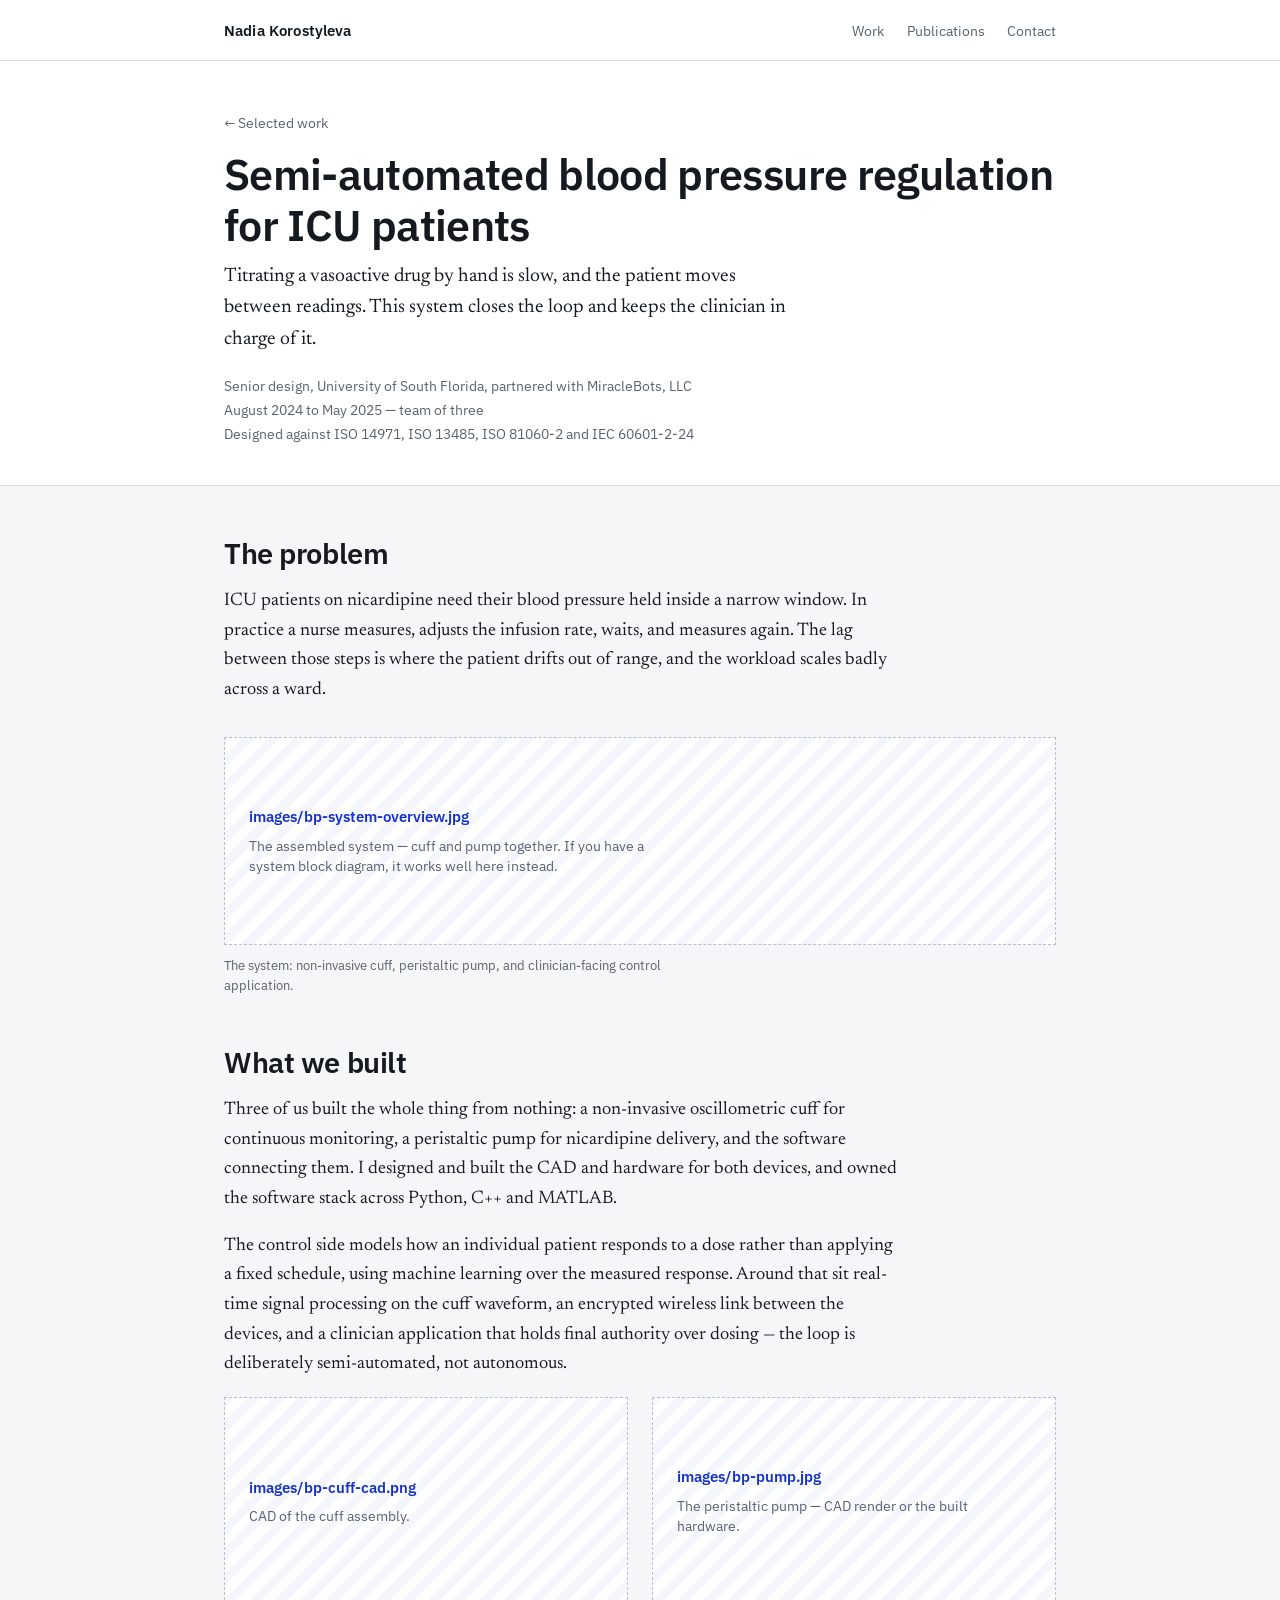
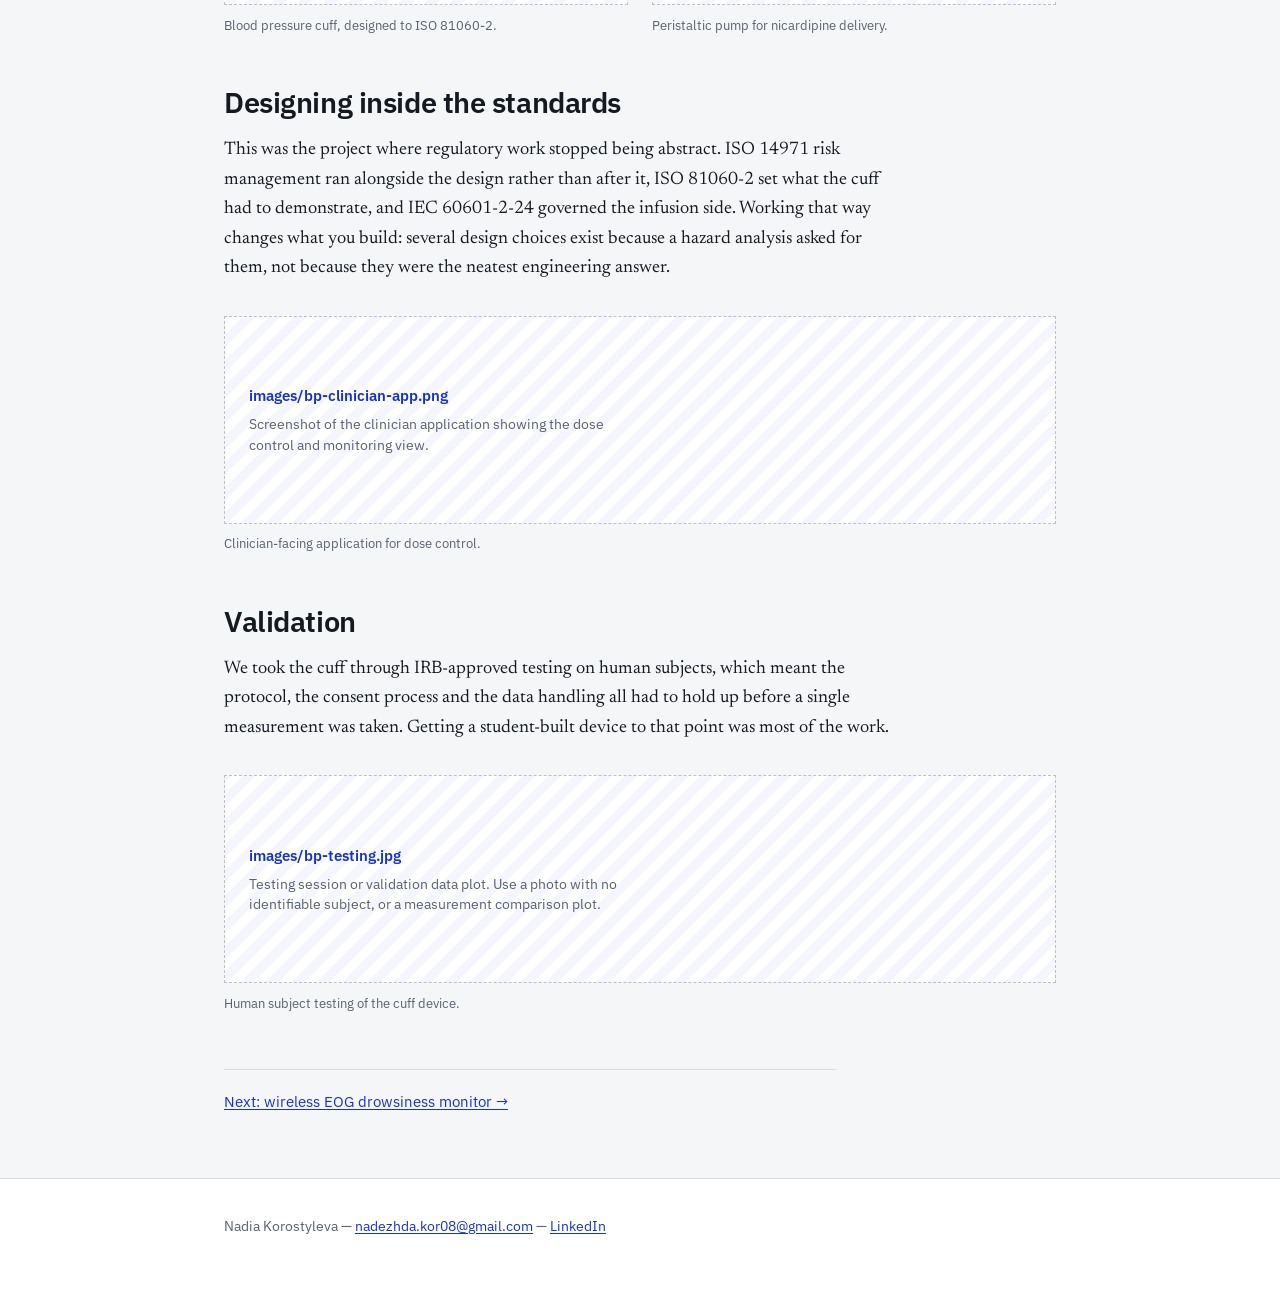
==== blood-pressure-system.html @ 2c4b1d22 "Add files via upload" ====
<!DOCTYPE html>
<html lang="en">
<head>
<meta charset="utf-8">
<meta name="viewport" content="width=device-width, initial-scale=1">
<title>Semi-automated blood pressure regulation — Nadia Korostyleva</title>
<meta name="description" content="A closed-loop blood pressure regulation system for ICU patients, designed against ISO 14971, 13485, 81060-2 and IEC 60601-2-24.">
<link rel="preconnect" href="https://fonts.googleapis.com">
<link rel="preconnect" href="https://fonts.gstatic.com" crossorigin>
<link href="https://fonts.googleapis.com/css2?family=IBM+Plex+Sans:wght@400;500;600&family=Newsreader:opsz,wght@6..72,400;6..72,500&display=swap" rel="stylesheet">
<link rel="stylesheet" href="style.css">
</head>
<body>

<header class="masthead">
  <div class="wrap masthead-inner">
    <a class="wordmark" href="index.html">Nadia Korostyleva</a>
    <nav>
      <a href="index.html#work">Work</a>
      <a href="index.html#publications">Publications</a>
      <a href="index.html#contact">Contact</a>
    </nav>
  </div>
</header>

<div class="project-header">
  <div class="wrap">
    <p class="eyebrow"><a href="index.html#work">← Selected work</a></p>
    <h1>Semi-automated blood pressure regulation for ICU patients</h1>
    <p class="dek">Titrating a vasoactive drug by hand is slow, and the patient moves between readings. This system closes the loop and keeps the clinician in charge of it.</p>
    <p class="factline">
      Senior design, University of South Florida, partnered with MiracleBots, LLC<br>
      August 2024 to May 2025 — team of three<br>
      Designed against ISO 14971, ISO 13485, ISO 81060-2 and IEC 60601-2-24
    </p>
  </div>
</div>

<main class="wrap">

  <h2>The problem</h2>
  <p>ICU patients on nicardipine need their blood pressure held inside a narrow window. In practice a nurse measures, adjusts the infusion rate, waits, and measures again. The lag between those steps is where the patient drifts out of range, and the workload scales badly across a ward.</p>

  <figure class="figure">
    <div class="ph">
      <div class="ph-file">images/bp-system-overview.jpg</div>
      <div class="ph-note">The assembled system — cuff and pump together. If you have a system block diagram, it works well here instead.</div>
    </div>
    <figcaption>The system: non-invasive cuff, peristaltic pump, and clinician-facing control application.</figcaption>
  </figure>

  <h2>What we built</h2>
  <p>Three of us built the whole thing from nothing: a non-invasive oscillometric cuff for continuous monitoring, a peristaltic pump for nicardipine delivery, and the software connecting them. I designed and built the CAD and hardware for both devices, and owned the software stack across Python, C++ and MATLAB.</p>
  <p>The control side models how an individual patient responds to a dose rather than applying a fixed schedule, using machine learning over the measured response. Around that sit real-time signal processing on the cuff waveform, an encrypted wireless link between the devices, and a clinician application that holds final authority over dosing — the loop is deliberately semi-automated, not autonomous.</p>

  <div class="figure-pair">
    <figure class="figure">
      <div class="ph">
        <div class="ph-file">images/bp-cuff-cad.png</div>
        <div class="ph-note">CAD of the cuff assembly.</div>
      </div>
      <figcaption>Blood pressure cuff, designed to ISO 81060-2.</figcaption>
    </figure>
    <figure class="figure">
      <div class="ph">
        <div class="ph-file">images/bp-pump.jpg</div>
        <div class="ph-note">The peristaltic pump — CAD render or the built hardware.</div>
      </div>
      <figcaption>Peristaltic pump for nicardipine delivery.</figcaption>
    </figure>
  </div>

  <h2>Designing inside the standards</h2>
  <p>This was the project where regulatory work stopped being abstract. ISO 14971 risk management ran alongside the design rather than after it, ISO 81060-2 set what the cuff had to demonstrate, and IEC 60601-2-24 governed the infusion side. Working that way changes what you build: several design choices exist because a hazard analysis asked for them, not because they were the neatest engineering answer.</p>

  <figure class="figure">
    <div class="ph">
      <div class="ph-file">images/bp-clinician-app.png</div>
      <div class="ph-note">Screenshot of the clinician application showing the dose control and monitoring view.</div>
    </div>
    <figcaption>Clinician-facing application for dose control.</figcaption>
  </figure>

  <h2>Validation</h2>
  <p>We took the cuff through IRB-approved testing on human subjects, which meant the protocol, the consent process and the data handling all had to hold up before a single measurement was taken. Getting a student-built device to that point was most of the work.</p>

  <figure class="figure">
    <div class="ph">
      <div class="ph-file">images/bp-testing.jpg</div>
      <div class="ph-note">Testing session or validation data plot. Use a photo with no identifiable subject, or a measurement comparison plot.</div>
    </div>
    <figcaption>Human subject testing of the cuff device.</figcaption>
  </figure>

  <p class="next-project"><a href="eog-wearable.html">Next: wireless EOG drowsiness monitor →</a></p>

</main>

<footer class="site-footer">
  <div class="wrap">
    <p>Nadia Korostyleva — <a href="mailto:nadezhda.kor08@gmail.com">nadezhda.kor08@gmail.com</a> — <a href="https://www.linkedin.com/in/nadezhda890/">LinkedIn</a></p>
  </div>
</footer>

</body>
</html>
---- style.css ----
/* Nadia Korostyleva — portfolio
   Palette is drawn from the work: antimicrobial blue (~450 nm) against
   lab-white and slate ink. Type is IBM Plex Sans (technical) + Newsreader
   (prose), the pairing you'd find in a device paper. */

:root {
  --ground: #f5f6f8;
  --paper: #ffffff;
  --ink: #151a21;
  --muted: #59626e;
  --rule: #d8dce3;
  --blue: #1533cc;
  --blue-soft: #e9edfb;
  --tissue: #f2e4e2;

  --measure: 68ch;
  --pad: clamp(1.25rem, 5vw, 4rem);
}

* { box-sizing: border-box; }

html { -webkit-text-size-adjust: 100%; }

body {
  margin: 0;
  background: var(--ground);
  color: var(--ink);
  font-family: "Newsreader", Georgia, serif;
  font-size: clamp(1.02rem, 0.98rem + 0.2vw, 1.14rem);
  line-height: 1.62;
  font-variant-numeric: tabular-nums;
}

h1, h2, h3, .sans {
  font-family: "IBM Plex Sans", system-ui, -apple-system, sans-serif;
  font-weight: 600;
  letter-spacing: -0.015em;
  line-height: 1.18;
}

h1 { font-size: clamp(2.1rem, 1.4rem + 3.2vw, 3.6rem); margin: 0 0 0.6rem; }
h2 { font-size: clamp(1.35rem, 1.15rem + 0.9vw, 1.8rem); margin: 3.2rem 0 1rem; }
h3 { font-size: 1.08rem; margin: 2rem 0 0.5rem; font-weight: 600; }

p { margin: 0 0 1.1rem; max-width: var(--measure); }

a { color: var(--blue); text-decoration-thickness: 1px; text-underline-offset: 2px; }
a:hover { text-decoration-thickness: 2px; }

:focus-visible {
  outline: 2px solid var(--blue);
  outline-offset: 3px;
}

.wrap {
  max-width: 60rem;
  margin: 0 auto;
  padding: 0 var(--pad);
}

/* ---------- masthead ---------- */

.masthead {
  border-bottom: 1px solid var(--rule);
  background: var(--paper);
}

.masthead-inner {
  display: flex;
  flex-wrap: wrap;
  gap: 0.6rem 1.6rem;
  align-items: baseline;
  justify-content: space-between;
  padding-top: 1.1rem;
  padding-bottom: 1.1rem;
}

.wordmark {
  font-family: "IBM Plex Sans", sans-serif;
  font-weight: 600;
  font-size: 0.95rem;
  letter-spacing: 0.01em;
  color: var(--ink);
  text-decoration: none;
}

.masthead nav {
  display: flex;
  gap: 1.4rem;
  font-family: "IBM Plex Sans", sans-serif;
  font-size: 0.9rem;
}

.masthead nav a { color: var(--muted); text-decoration: none; }
.masthead nav a:hover { color: var(--blue); }

/* ---------- hero ---------- */

.hero {
  background: var(--paper);
  border-bottom: 1px solid var(--rule);
  padding-top: clamp(2.5rem, 6vw, 4.5rem);
  padding-bottom: clamp(2rem, 5vw, 3.5rem);
}

.hero-lede {
  font-size: clamp(1.15rem, 1rem + 0.7vw, 1.4rem);
  max-width: 46ch;
  margin-bottom: 1.4rem;
}

.hero-facts {
  font-family: "IBM Plex Sans", sans-serif;
  font-size: 0.92rem;
  color: var(--muted);
  line-height: 1.75;
  margin: 0;
}

.hero-figure {
  margin: clamp(2rem, 5vw, 3rem) 0 0;
}

.hero-figure svg { width: 100%; height: auto; display: block; }

.hero-figure figcaption {
  font-family: "IBM Plex Sans", sans-serif;
  font-size: 0.82rem;
  color: var(--muted);
  margin-top: 0.7rem;
  max-width: 60ch;
}

/* one deliberate page-load moment: the light path draws itself */
.ray {
  stroke-dasharray: 260;
  stroke-dashoffset: 260;
  animation: trace 1.1s cubic-bezier(0.5, 0, 0.2, 1) forwards;
}
.ray-2 { animation-delay: 0.12s; }
.ray-3 { animation-delay: 0.24s; }

@keyframes trace { to { stroke-dashoffset: 0; } }

@media (prefers-reduced-motion: reduce) {
  .ray { animation: none; stroke-dashoffset: 0; }
}

/* ---------- sections ---------- */

section { padding-top: 0.5rem; }

.section-head {
  border-top: 1px solid var(--rule);
  padding-top: 0.7rem;
  margin-top: 3.4rem;
}

.section-head h2 { margin-top: 0; }

/* ---------- project index ---------- */

.projects { margin: 1.5rem 0 0; }

.project-row {
  display: block;
  text-decoration: none;
  color: inherit;
  border-top: 1px solid var(--rule);
  padding: 1.5rem 0;
}

.project-row:first-child { border-top: none; }

.project-row:hover .project-title,
.project-row:focus-visible .project-title { color: var(--blue); }

.project-title {
  font-family: "IBM Plex Sans", sans-serif;
  font-weight: 600;
  font-size: 1.22rem;
  line-height: 1.25;
  margin: 0 0 0.35rem;
  transition: color 0.15s ease;
}

.project-meta {
  font-family: "IBM Plex Sans", sans-serif;
  font-size: 0.85rem;
  color: var(--muted);
  margin: 0 0 0.6rem;
}

.project-blurb { margin: 0; max-width: 62ch; }

.project-tags {
  font-family: "IBM Plex Sans", sans-serif;
  font-size: 0.8rem;
  color: var(--muted);
  margin: 0.7rem 0 0;
}

.project-tags span {
  display: inline-block;
  border: 1px solid var(--rule);
  border-radius: 2px;
  padding: 0.1rem 0.45rem;
  margin: 0 0.3rem 0.3rem 0;
  background: var(--paper);
}

/* ---------- results strip ---------- */

.results {
  display: grid;
  grid-template-columns: repeat(auto-fit, minmax(11rem, 1fr));
  gap: 1.5rem 2rem;
  margin: 1.6rem 0 2rem;
  padding: 1.4rem 0;
  border-top: 1px solid var(--rule);
  border-bottom: 1px solid var(--rule);
}

.result-value {
  font-family: "IBM Plex Sans", sans-serif;
  font-size: 1.7rem;
  font-weight: 600;
  color: var(--blue);
  line-height: 1.1;
}

.result-label {
  font-family: "IBM Plex Sans", sans-serif;
  font-size: 0.86rem;
  color: var(--muted);
  margin-top: 0.3rem;
  line-height: 1.4;
}

/* ---------- figures & placeholders ---------- */

.figure { margin: 2rem 0; }

.figure img {
  width: 100%;
  height: auto;
  display: block;
  border: 1px solid var(--rule);
  background: var(--paper);
}

.figure figcaption {
  font-family: "IBM Plex Sans", sans-serif;
  font-size: 0.84rem;
  color: var(--muted);
  margin-top: 0.6rem;
  max-width: 62ch;
  line-height: 1.5;
}

.ph {
  border: 1px dashed #b9c0cb;
  background:
    repeating-linear-gradient(
      -45deg,
      transparent 0 9px,
      rgba(21, 51, 204, 0.045) 9px 18px
    ),
    var(--paper);
  min-height: 13rem;
  display: flex;
  flex-direction: column;
  justify-content: center;
  padding: 1.5rem;
  font-family: "IBM Plex Sans", sans-serif;
}

.ph-file {
  font-weight: 600;
  font-size: 0.92rem;
  color: var(--blue);
  word-break: break-all;
}

.ph-note {
  font-size: 0.86rem;
  color: var(--muted);
  margin-top: 0.4rem;
  max-width: 50ch;
  line-height: 1.5;
}

.figure-pair {
  display: grid;
  grid-template-columns: repeat(auto-fit, minmax(15rem, 1fr));
  gap: 1.5rem;
}

.figure-pair .figure { margin: 0; }

/* ---------- project page header ---------- */

.project-header {
  background: var(--paper);
  border-bottom: 1px solid var(--rule);
  padding-top: clamp(2rem, 5vw, 3.2rem);
  padding-bottom: clamp(1.6rem, 4vw, 2.4rem);
}

.eyebrow {
  font-family: "IBM Plex Sans", sans-serif;
  font-size: 0.88rem;
  color: var(--muted);
  margin: 0 0 0.9rem;
}

.eyebrow a { color: var(--muted); text-decoration: none; }
.eyebrow a:hover { color: var(--blue); text-decoration: underline; }

.project-header h1 { font-size: clamp(1.7rem, 1.2rem + 2.2vw, 2.7rem); }

.dek {
  font-size: clamp(1.05rem, 1rem + 0.4vw, 1.22rem);
  max-width: 52ch;
  color: var(--ink);
  margin-bottom: 1.2rem;
}

.factline {
  font-family: "IBM Plex Sans", sans-serif;
  font-size: 0.88rem;
  color: var(--muted);
  line-height: 1.7;
  margin: 0;
}

/* ---------- lists ---------- */

.plain { padding-left: 1.15rem; max-width: var(--measure); }
.plain li { margin-bottom: 0.5rem; }

.skills {
  display: grid;
  grid-template-columns: repeat(auto-fit, minmax(15rem, 1fr));
  gap: 1.6rem 2.5rem;
  margin-top: 1.4rem;
}

.skills h3 { margin-top: 0; }

.skills p {
  font-family: "IBM Plex Sans", sans-serif;
  font-size: 0.92rem;
  color: var(--muted);
  line-height: 1.6;
}

.pubs { margin: 1.4rem 0 0; padding: 0; list-style: none; }

.pubs li {
  border-top: 1px solid var(--rule);
  padding: 1.1rem 0;
  max-width: 68ch;
}

.pub-venue {
  font-family: "IBM Plex Sans", sans-serif;
  font-size: 0.85rem;
  color: var(--muted);
  display: block;
  margin-top: 0.3rem;
}

/* ---------- footer ---------- */

.site-footer {
  border-top: 1px solid var(--rule);
  margin-top: 4rem;
  padding: 2.2rem 0 3.5rem;
  background: var(--paper);
}

.site-footer p {
  font-family: "IBM Plex Sans", sans-serif;
  font-size: 0.9rem;
  color: var(--muted);
}

.contact-links {
  font-family: "IBM Plex Sans", sans-serif;
  font-size: 0.95rem;
  display: flex;
  flex-wrap: wrap;
  gap: 1.4rem;
  margin: 1rem 0 0;
  padding: 0;
  list-style: none;
}

.next-project {
  border-top: 1px solid var(--rule);
  margin-top: 3.5rem;
  padding-top: 1.2rem;
  font-family: "IBM Plex Sans", sans-serif;
  font-size: 0.95rem;
}

.spacer { height: 1.5rem; }

/* The in-figure labels fall below legible size once the diagram scales down,
   so on narrow screens the caption does that job instead. */
@media (max-width: 640px) {
  .dia-labels { display: none; }
}
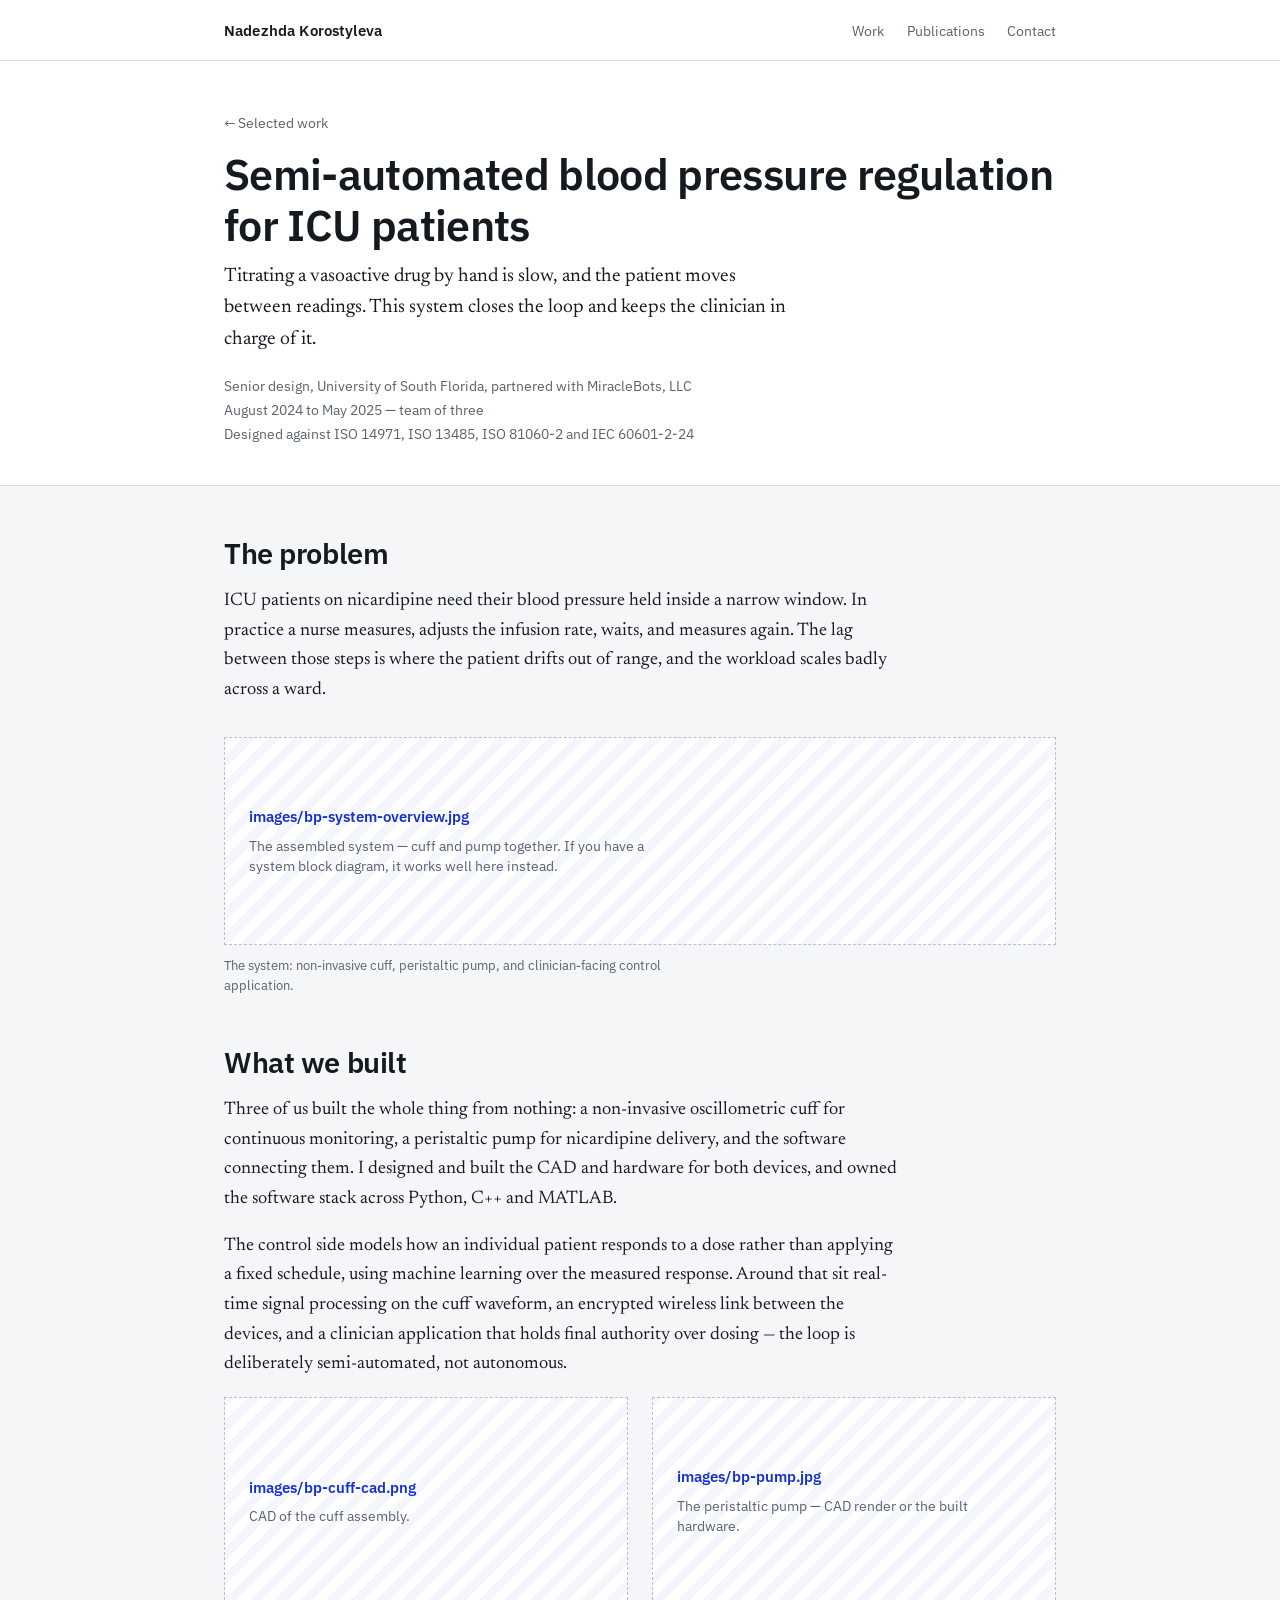
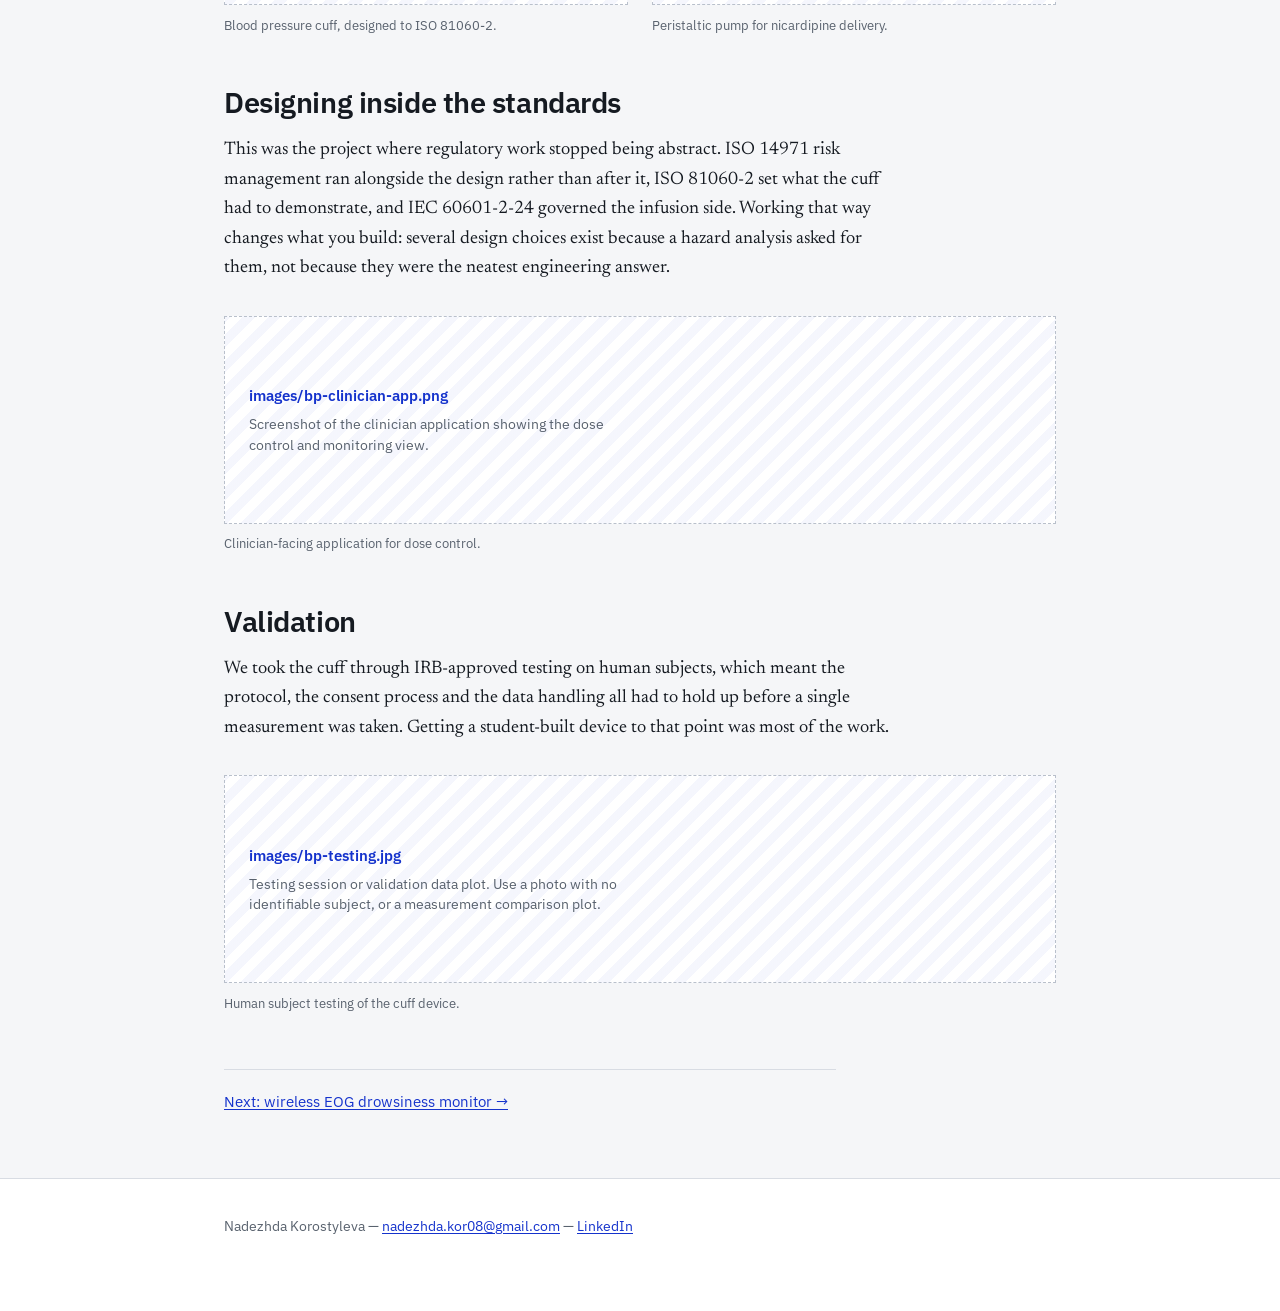
==== commit 027a185a: "Use full first name Nadezhda in portfolio display name Co-Authored-By: Claude Sonnet 5 <noreply@anth" ====
--- a/blood-pressure-system.html
+++ b/blood-pressure-system.html
@@ -3,7 +3,7 @@
 <head>
 <meta charset="utf-8">
 <meta name="viewport" content="width=device-width, initial-scale=1">
-<title>Semi-automated blood pressure regulation — Nadia Korostyleva</title>
+<title>Semi-automated blood pressure regulation — Nadezhda Korostyleva</title>
 <meta name="description" content="A closed-loop blood pressure regulation system for ICU patients, designed against ISO 14971, 13485, 81060-2 and IEC 60601-2-24.">
 <link rel="preconnect" href="https://fonts.googleapis.com">
 <link rel="preconnect" href="https://fonts.gstatic.com" crossorigin>
@@ -14,7 +14,7 @@
 
 <header class="masthead">
   <div class="wrap masthead-inner">
-    <a class="wordmark" href="index.html">Nadia Korostyleva</a>
+    <a class="wordmark" href="index.html">Nadezhda Korostyleva</a>
     <nav>
       <a href="index.html#work">Work</a>
       <a href="index.html#publications">Publications</a>
@@ -98,7 +98,7 @@
 
 <footer class="site-footer">
   <div class="wrap">
-    <p>Nadia Korostyleva — <a href="mailto:nadezhda.kor08@gmail.com">nadezhda.kor08@gmail.com</a> — <a href="https://www.linkedin.com/in/nadezhda890/">LinkedIn</a></p>
+    <p>Nadezhda Korostyleva — <a href="mailto:nadezhda.kor08@gmail.com">nadezhda.kor08@gmail.com</a> — <a href="https://www.linkedin.com/in/nadezhda890/">LinkedIn</a></p>
   </div>
 </footer>
 
--- a/style.css
+++ b/style.css
@@ -1,4 +1,4 @@
-/* Nadia Korostyleva — portfolio
+/* Nadezhda Korostyleva — portfolio
    Palette is drawn from the work: antimicrobial blue (~450 nm) against
    lab-white and slate ink. Type is IBM Plex Sans (technical) + Newsreader
    (prose), the pairing you'd find in a device paper. */
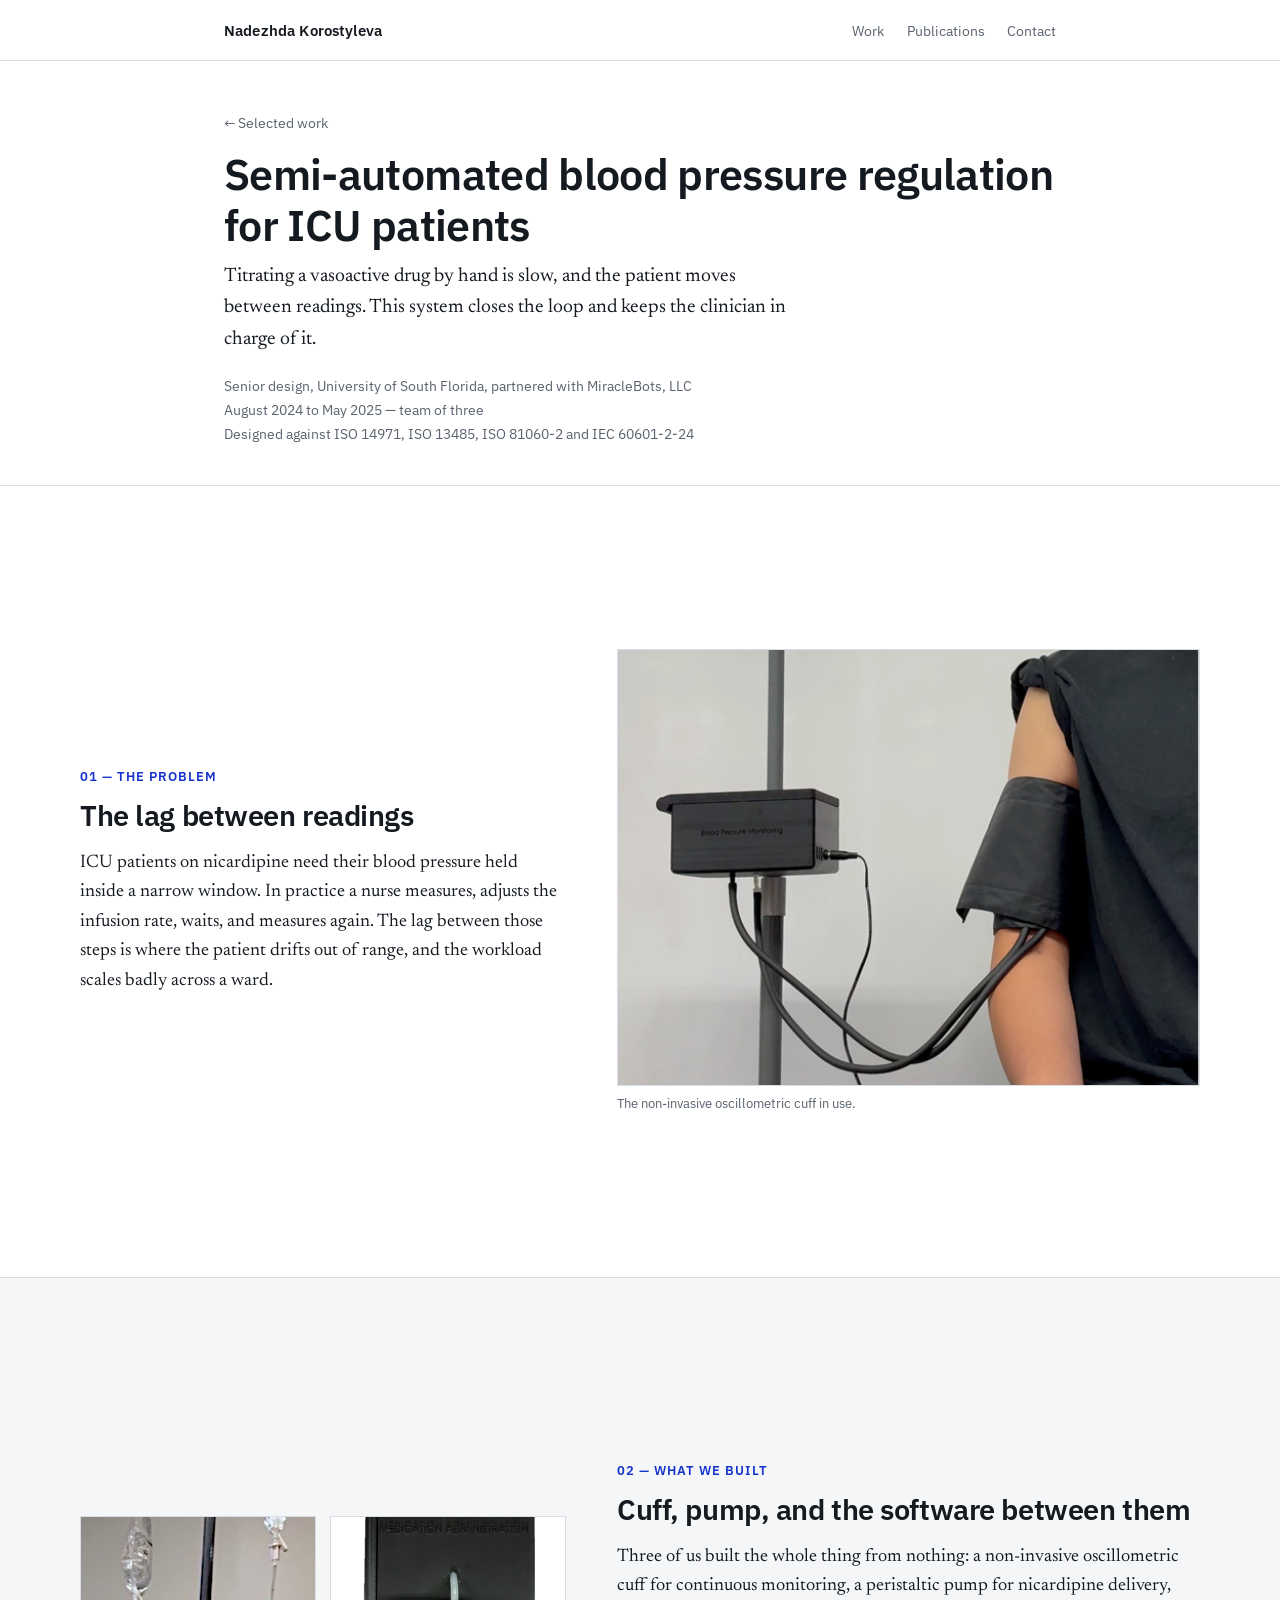
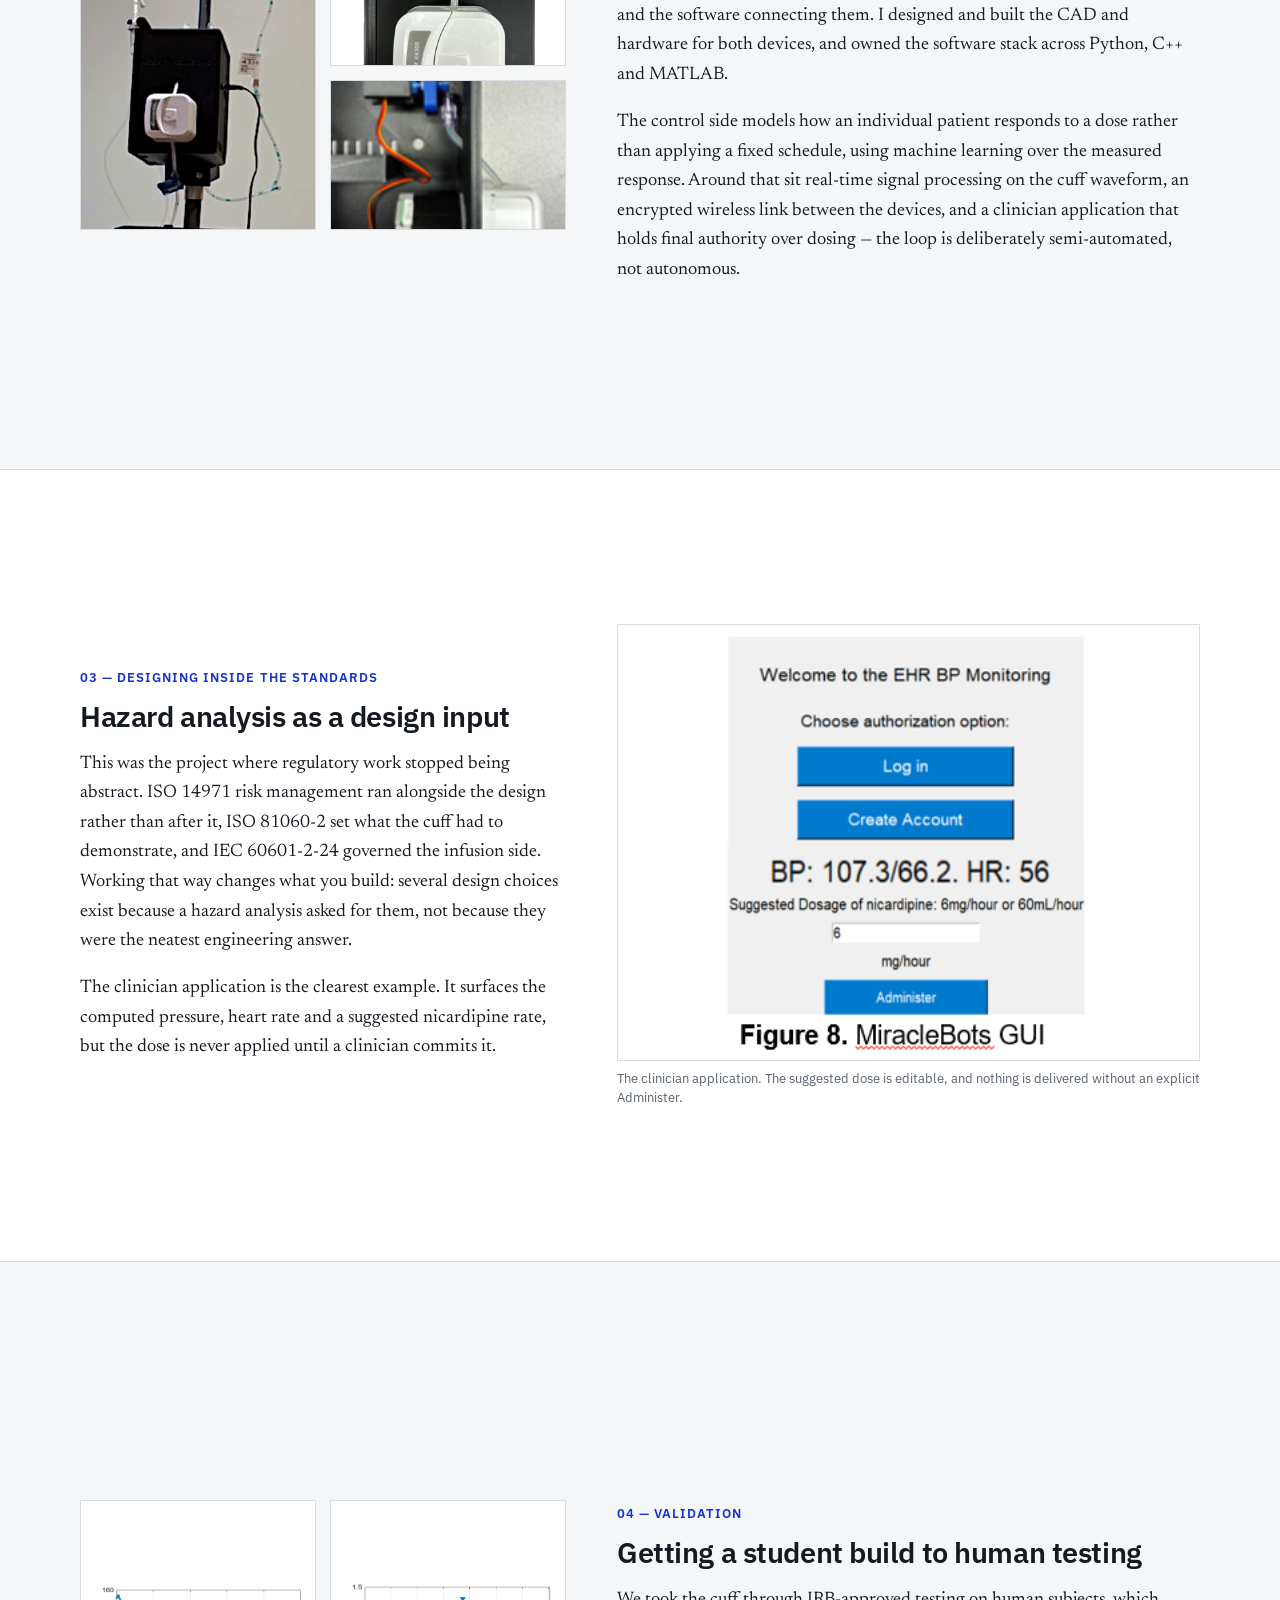
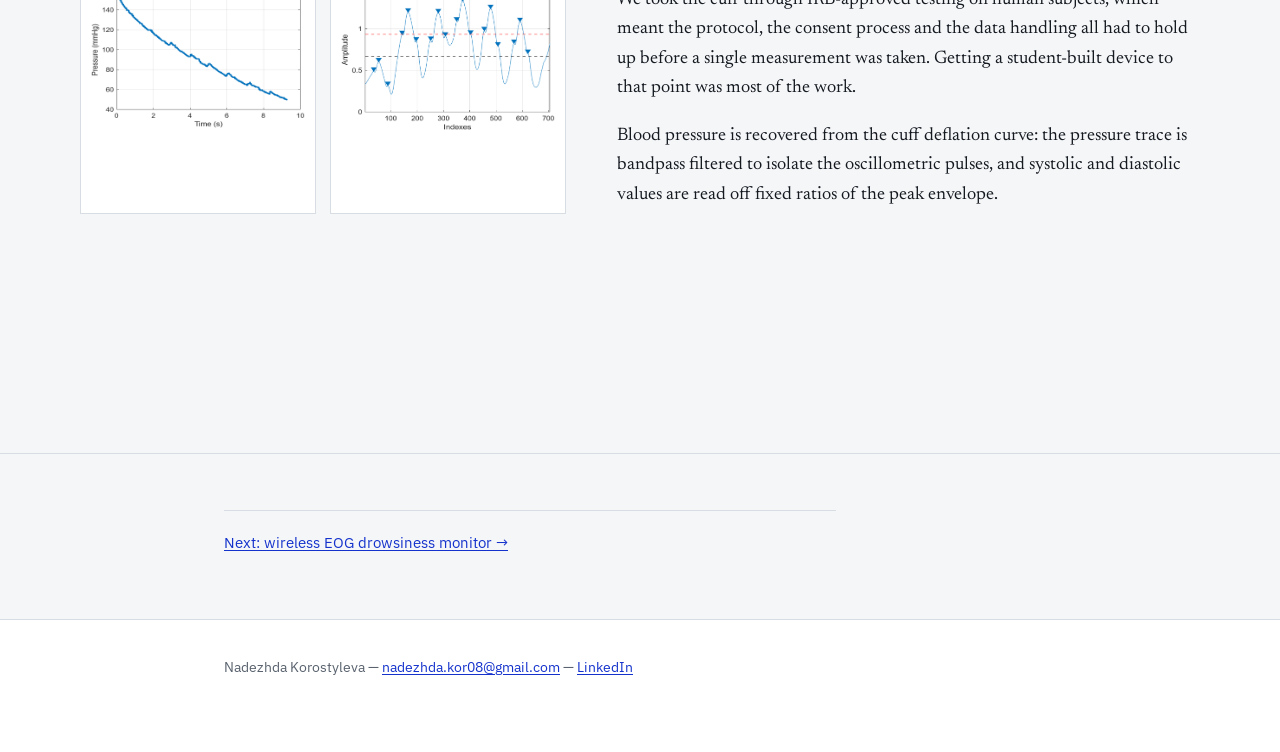
==== commit 9f10c43b: "Place project photos and extend bands to the remaining pages Names the uploaded files after what the" ====
--- a/blood-pressure-system.html
+++ b/blood-pressure-system.html
@@ -36,65 +36,87 @@
   </div>
 </div>
 
-<main class="wrap">
+<main class="bands">
 
-  <h2>The problem</h2>
-  <p>ICU patients on nicardipine need their blood pressure held inside a narrow window. In practice a nurse measures, adjusts the infusion rate, waits, and measures again. The lag between those steps is where the patient drifts out of range, and the workload scales badly across a ward.</p>
+  <section class="band">
+    <div class="band-inner">
+      <div class="band-text reveal">
+        <p class="band-num">01 — The problem</p>
+        <h2>The lag between readings</h2>
+        <p>ICU patients on nicardipine need their blood pressure held inside a narrow window. In practice a nurse measures, adjusts the infusion rate, waits, and measures again. The lag between those steps is where the patient drifts out of range, and the workload scales badly across a ward.</p>
+      </div>
+      <div class="band-media reveal">
+        <figure>
+          <img src="images/bp-cuff-on-arm.png" alt="The non-invasive cuff fitted on an upper arm, tubing running to the pole-mounted monitoring enclosure.">
+          <figcaption>The non-invasive oscillometric cuff in use.</figcaption>
+        </figure>
+      </div>
+    </div>
+  </section>
 
-  <figure class="figure">
-    <div class="ph">
-      <div class="ph-file">images/bp-system-overview.jpg</div>
-      <div class="ph-note">The assembled system — cuff and pump together. If you have a system block diagram, it works well here instead.</div>
+  <section class="band">
+    <div class="band-inner">
+      <div class="band-text reveal">
+        <p class="band-num">02 — What we built</p>
+        <h2>Cuff, pump, and the software between them</h2>
+        <p>Three of us built the whole thing from nothing: a non-invasive oscillometric cuff for continuous monitoring, a peristaltic pump for nicardipine delivery, and the software connecting them. I designed and built the CAD and hardware for both devices, and owned the software stack across Python, C++ and MATLAB.</p>
+        <p>The control side models how an individual patient responds to a dose rather than applying a fixed schedule, using machine learning over the measured response. Around that sit real-time signal processing on the cuff waveform, an encrypted wireless link between the devices, and a clinician application that holds final authority over dosing — the loop is deliberately semi-automated, not autonomous.</p>
+      </div>
+      <div class="band-media mosaic-3 reveal">
+        <figure class="tall">
+          <img src="images/bp-iv-pole.png" alt="The full system mounted on an IV pole: monitoring enclosure, pump module, and infusion lines running to two bags.">
+        </figure>
+        <figure>
+          <img src="images/bp-pump.png" alt="The peristaltic pump head mounted on the front of the medication administration enclosure.">
+        </figure>
+        <figure>
+          <img src="images/bp-pump-internals.png" alt="Inside the pump enclosure: drive motor, tubing path and wiring.">
+        </figure>
+      </div>
     </div>
-    <figcaption>The system: non-invasive cuff, peristaltic pump, and clinician-facing control application.</figcaption>
-  </figure>
+  </section>
 
-  <h2>What we built</h2>
-  <p>Three of us built the whole thing from nothing: a non-invasive oscillometric cuff for continuous monitoring, a peristaltic pump for nicardipine delivery, and the software connecting them. I designed and built the CAD and hardware for both devices, and owned the software stack across Python, C++ and MATLAB.</p>
-  <p>The control side models how an individual patient responds to a dose rather than applying a fixed schedule, using machine learning over the measured response. Around that sit real-time signal processing on the cuff waveform, an encrypted wireless link between the devices, and a clinician application that holds final authority over dosing — the loop is deliberately semi-automated, not autonomous.</p>
+  <section class="band">
+    <div class="band-inner">
+      <div class="band-text reveal">
+        <p class="band-num">03 — Designing inside the standards</p>
+        <h2>Hazard analysis as a design input</h2>
+        <p>This was the project where regulatory work stopped being abstract. ISO 14971 risk management ran alongside the design rather than after it, ISO 81060-2 set what the cuff had to demonstrate, and IEC 60601-2-24 governed the infusion side. Working that way changes what you build: several design choices exist because a hazard analysis asked for them, not because they were the neatest engineering answer.</p>
+        <p>The clinician application is the clearest example. It surfaces the computed pressure, heart rate and a suggested nicardipine rate, but the dose is never applied until a clinician commits it.</p>
+      </div>
+      <div class="band-media reveal">
+        <figure class="fit">
+          <img src="images/bp-clinician-app.png" alt="The clinician application showing measured blood pressure and heart rate, a suggested nicardipine dose, an editable rate field, and an Administer button.">
+          <figcaption>The clinician application. The suggested dose is editable, and nothing is delivered without an explicit Administer.</figcaption>
+        </figure>
+      </div>
+    </div>
+  </section>
 
-  <div class="figure-pair">
-    <figure class="figure">
-      <div class="ph">
-        <div class="ph-file">images/bp-cuff-cad.png</div>
-        <div class="ph-note">CAD of the cuff assembly.</div>
+  <section class="band">
+    <div class="band-inner">
+      <div class="band-text reveal">
+        <p class="band-num">04 — Validation</p>
+        <h2>Getting a student build to human testing</h2>
+        <p>We took the cuff through IRB-approved testing on human subjects, which meant the protocol, the consent process and the data handling all had to hold up before a single measurement was taken. Getting a student-built device to that point was most of the work.</p>
+        <p>Blood pressure is recovered from the cuff deflation curve: the pressure trace is bandpass filtered to isolate the oscillometric pulses, and systolic and diastolic values are read off fixed ratios of the peak envelope.</p>
       </div>
-      <figcaption>Blood pressure cuff, designed to ISO 81060-2.</figcaption>
-    </figure>
-    <figure class="figure">
-      <div class="ph">
-        <div class="ph-file">images/bp-pump.jpg</div>
-        <div class="ph-note">The peristaltic pump — CAD render or the built hardware.</div>
+      <div class="band-media mosaic-2 reveal">
+        <figure class="fit">
+          <img src="images/bp-pressure-decay.png" alt="Measured cuff pressure decaying from about 155 to 50 mmHg over roughly nine seconds, with small oscillometric pulses visible on the curve.">
+        </figure>
+        <figure class="fit">
+          <img src="images/bp-oscillometric.png" alt="The extracted oscillometric pulse envelope with detected peaks marked, and horizontal thresholds for the systolic and diastolic ratios.">
+        </figure>
       </div>
-      <figcaption>Peristaltic pump for nicardipine delivery.</figcaption>
-    </figure>
-  </div>
-
-  <h2>Designing inside the standards</h2>
-  <p>This was the project where regulatory work stopped being abstract. ISO 14971 risk management ran alongside the design rather than after it, ISO 81060-2 set what the cuff had to demonstrate, and IEC 60601-2-24 governed the infusion side. Working that way changes what you build: several design choices exist because a hazard analysis asked for them, not because they were the neatest engineering answer.</p>
-
-  <figure class="figure">
-    <div class="ph">
-      <div class="ph-file">images/bp-clinician-app.png</div>
-      <div class="ph-note">Screenshot of the clinician application showing the dose control and monitoring view.</div>
     </div>
-    <figcaption>Clinician-facing application for dose control.</figcaption>
-  </figure>
-
-  <h2>Validation</h2>
-  <p>We took the cuff through IRB-approved testing on human subjects, which meant the protocol, the consent process and the data handling all had to hold up before a single measurement was taken. Getting a student-built device to that point was most of the work.</p>
-
-  <figure class="figure">
-    <div class="ph">
-      <div class="ph-file">images/bp-testing.jpg</div>
-      <div class="ph-note">Testing session or validation data plot. Use a photo with no identifiable subject, or a measurement comparison plot.</div>
-    </div>
-    <figcaption>Human subject testing of the cuff device.</figcaption>
-  </figure>
-
-  <p class="next-project"><a href="eog-wearable.html">Next: wireless EOG drowsiness monitor →</a></p>
+  </section>
 
 </main>
+
+<div class="wrap">
+  <p class="next-project"><a href="eog-wearable.html">Next: wireless EOG drowsiness monitor &rarr;</a></p>
+</div>
 
 <footer class="site-footer">
   <div class="wrap">
@@ -102,5 +124,6 @@
   </div>
 </footer>
 
+<script src="reveal.js"></script>
 </body>
 </html>
--- a/style.css
+++ b/style.css
@@ -115,35 +115,6 @@
   color: var(--muted);
   line-height: 1.75;
   margin: 0;
-}
-
-.hero-figure {
-  margin: clamp(2rem, 5vw, 3rem) 0 0;
-}
-
-.hero-figure svg { width: 100%; height: auto; display: block; }
-
-.hero-figure figcaption {
-  font-family: "IBM Plex Sans", sans-serif;
-  font-size: 0.82rem;
-  color: var(--muted);
-  margin-top: 0.7rem;
-  max-width: 60ch;
-}
-
-/* one deliberate page-load moment: the light path draws itself */
-.ray {
-  stroke-dasharray: 260;
-  stroke-dashoffset: 260;
-  animation: trace 1.1s cubic-bezier(0.5, 0, 0.2, 1) forwards;
-}
-.ray-2 { animation-delay: 0.12s; }
-.ray-3 { animation-delay: 0.24s; }
-
-@keyframes trace { to { stroke-dashoffset: 0; } }
-
-@media (prefers-reduced-motion: reduce) {
-  .ray { animation: none; stroke-dashoffset: 0; }
 }
 
 /* ---------- sections ---------- */
@@ -407,8 +378,155 @@
 
 .spacer { height: 1.5rem; }
 
-/* The in-figure labels fall below legible size once the diagram scales down,
-   so on narrow screens the caption does that job instead. */
-@media (max-width: 640px) {
-  .dia-labels { display: none; }
-}
+/* ---------- alternating full-bleed bands ----------
+   Each band is roughly one laptop viewport. Text and pictures swap sides down
+   the page, and the background alternates with them so the seam between two
+   bands is legible without a rule. */
+
+.bands { display: block; }
+
+/* the paragraph that sets up the bands, between header and first band */
+.lead-note {
+  max-width: 60ch;
+  margin: clamp(1.8rem, 4vw, 2.6rem) auto clamp(1.8rem, 4vw, 2.6rem);
+  font-size: clamp(1.02rem, 1rem + 0.3vw, 1.15rem);
+}
+
+.band {
+  padding: clamp(3rem, 7vh, 5.5rem) 0;
+  border-bottom: 1px solid var(--rule);
+  overflow: hidden; /* contains the slide-in transform before it settles */
+}
+
+@media (min-width: 900px) {
+  .band { min-height: 88vh; display: flex; align-items: center; }
+}
+
+.band:nth-child(odd) { background: var(--paper); }
+.band:nth-child(even) { background: var(--ground); }
+
+.band-inner {
+  width: 100%;
+  max-width: 78rem;
+  margin: 0 auto;
+  padding: 0 var(--pad);
+  display: grid;
+  gap: clamp(1.8rem, 4vw, 3.5rem);
+  align-items: center;
+}
+
+@media (min-width: 900px) {
+  .band-inner { grid-template-columns: minmax(0, 5fr) minmax(0, 6fr); }
+
+  /* chess order: on even bands the pictures take the left column instead */
+  .band:nth-child(even) .band-media { order: -1; }
+
+  /* a band with no pictures centres its column rather than leaving a gap */
+  .band-solo .band-inner { grid-template-columns: minmax(0, 62ch); justify-content: center; }
+}
+
+.band-text > :first-child { margin-top: 0; }
+.band-text h2 { margin-top: 0; }
+.band-text p:last-child { margin-bottom: 0; }
+
+.band-num {
+  font-family: "IBM Plex Sans", sans-serif;
+  font-size: 0.8rem;
+  font-weight: 600;
+  letter-spacing: 0.08em;
+  text-transform: uppercase;
+  color: var(--blue);
+  margin: 0 0 0.7rem;
+}
+
+/* ---------- picture mosaics inside a band ---------- */
+
+.band-media { display: grid; gap: 0.9rem; }
+
+/* Tiles are cropped to a fixed shape rather than sized by the photo, so a band
+   holds its height whatever mix of landscape and portrait shots goes in it. */
+.band-media img {
+  width: 100%;
+  height: 100%;
+  aspect-ratio: 4 / 3;
+  object-fit: cover;
+  object-position: center;
+  display: block;
+  border: 1px solid var(--rule);
+  background: var(--paper);
+}
+
+.band-media figure { margin: 0; display: grid; }
+
+.band-media figcaption {
+  font-family: "IBM Plex Sans", sans-serif;
+  font-size: 0.82rem;
+  color: var(--muted);
+  margin-top: 0.5rem;
+  line-height: 1.45;
+}
+
+/* Plots, screenshots and CAD drawings must not lose their edges to a crop, so
+   they sit inside the tile whole and the tile takes the letterboxing. */
+.band-media .fit img {
+  object-fit: contain;
+  background: var(--paper);
+  padding: 0.6rem;
+}
+
+/* for portrait sources that a landscape crop would gut */
+.band-media .tall img { aspect-ratio: 3 / 4; }
+
+/* two side by side — cropped to portrait so the pair still fills the band */
+.mosaic-2 { grid-template-columns: 1fr 1fr; }
+.mosaic-2 img { aspect-ratio: 3 / 4; }
+
+/* one tall on the left, two stacked on the right */
+.mosaic-3 { grid-template-columns: 1fr 1fr; }
+.mosaic-3 > :first-child { grid-row: span 2; }
+.mosaic-3 > :first-child img { aspect-ratio: 3 / 4; }
+.mosaic-3 > :not(:first-child) img { aspect-ratio: 16 / 10; }
+
+.mosaic-4 { grid-template-columns: 1fr 1fr; }
+.mosaic-4 img { aspect-ratio: 4 / 3; }
+
+@media (max-width: 620px) {
+  .mosaic-2,
+  .mosaic-3,
+  .mosaic-4 { grid-template-columns: 1fr; }
+  .mosaic-3 > :first-child { grid-row: auto; }
+  .band-media img { aspect-ratio: 4 / 3; }
+}
+
+/* ---------- scroll reveal ----------
+   Bands enter from the side they live on and leave the same way, so scrolling
+   back up replays it. Everything is opt-in: without JS the .reveal class is
+   never activated and the content sits in its final position. */
+
+.js .reveal {
+  opacity: 0;
+  transform: translateX(var(--from, 3rem));
+  transition: opacity 0.6s ease, transform 0.7s cubic-bezier(0.22, 0.68, 0.28, 1);
+  will-change: opacity, transform;
+}
+
+.js .reveal.is-in {
+  opacity: 1;
+  transform: none;
+}
+
+.band-text { --from: -3.5rem; }
+.band-media { --from: 3.5rem; }
+.band:nth-child(even) .band-text { --from: 3.5rem; }
+.band:nth-child(even) .band-media { --from: -3.5rem; }
+
+/* the media half trails the text half slightly */
+.js .band-media.reveal { transition-delay: 0.08s; }
+
+@media (prefers-reduced-motion: reduce) {
+  .js .reveal {
+    opacity: 1;
+    transform: none;
+    transition: none;
+  }
+}
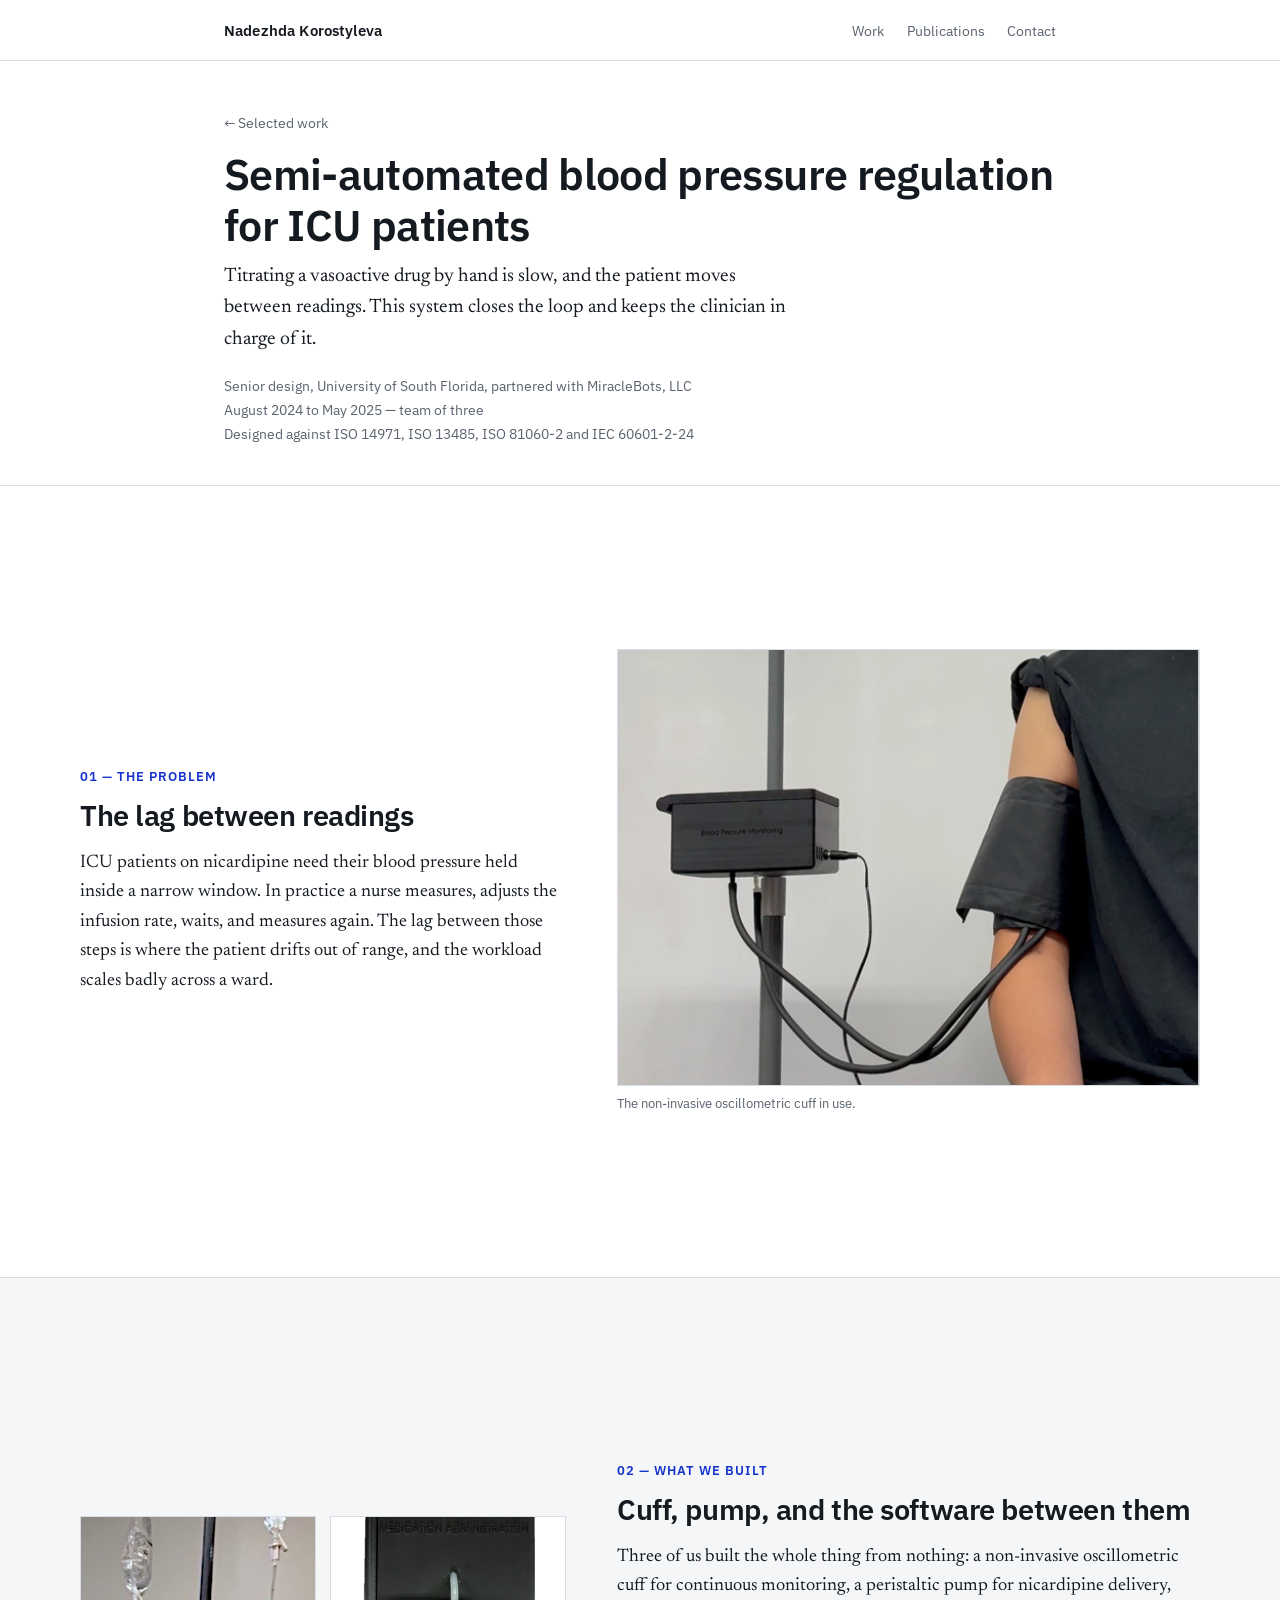
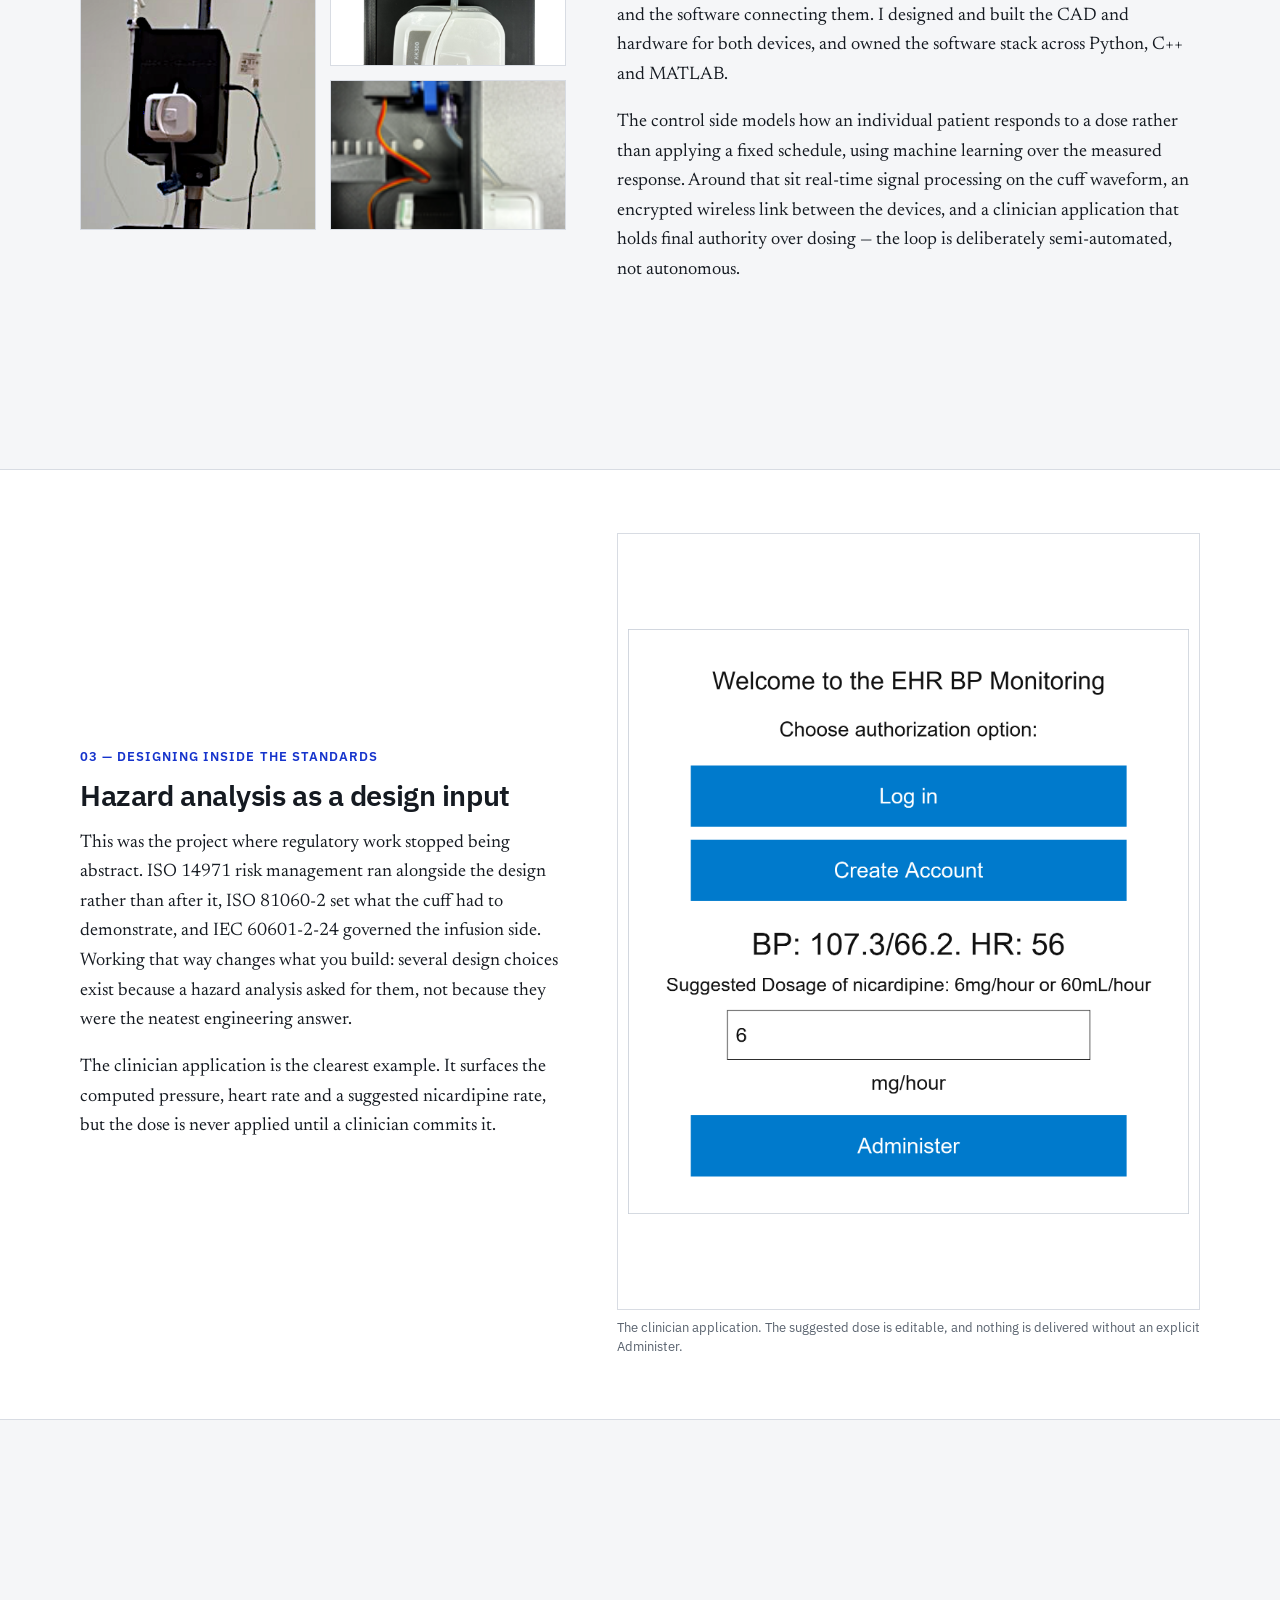
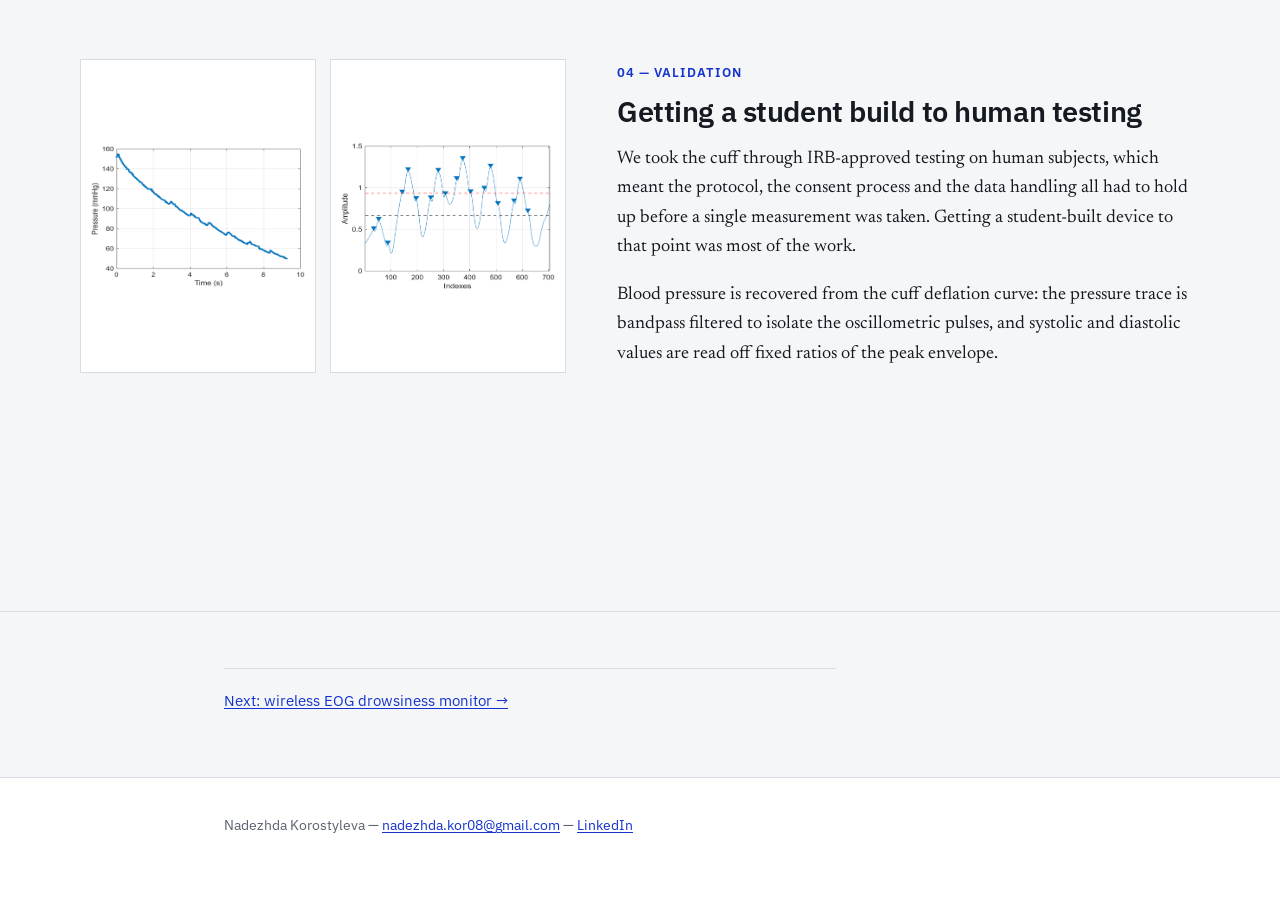
==== commit ecef1cea: "Use a high-resolution render of the clinician application The previous figure was a screen capture o" ====
--- a/blood-pressure-system.html
+++ b/blood-pressure-system.html
@@ -85,8 +85,8 @@
         <p>The clinician application is the clearest example. It surfaces the computed pressure, heart rate and a suggested nicardipine rate, but the dose is never applied until a clinician commits it.</p>
       </div>
       <div class="band-media reveal">
-        <figure class="fit">
-          <img src="images/bp-clinician-app.png" alt="The clinician application showing measured blood pressure and heart rate, a suggested nicardipine dose, an editable rate field, and an Administer button.">
+        <figure class="fit tall">
+          <img src="images/bp-clinician-app.png" alt="The clinician application: authorization options for logging in or creating an account, then the measured blood pressure of 107.3 over 66.2 and heart rate of 56, a suggested nicardipine dose of 6 mg per hour, an editable rate field, and an Administer button.">
           <figcaption>The clinician application. The suggested dose is editable, and nothing is delivered without an explicit Administer.</figcaption>
         </figure>
       </div>
